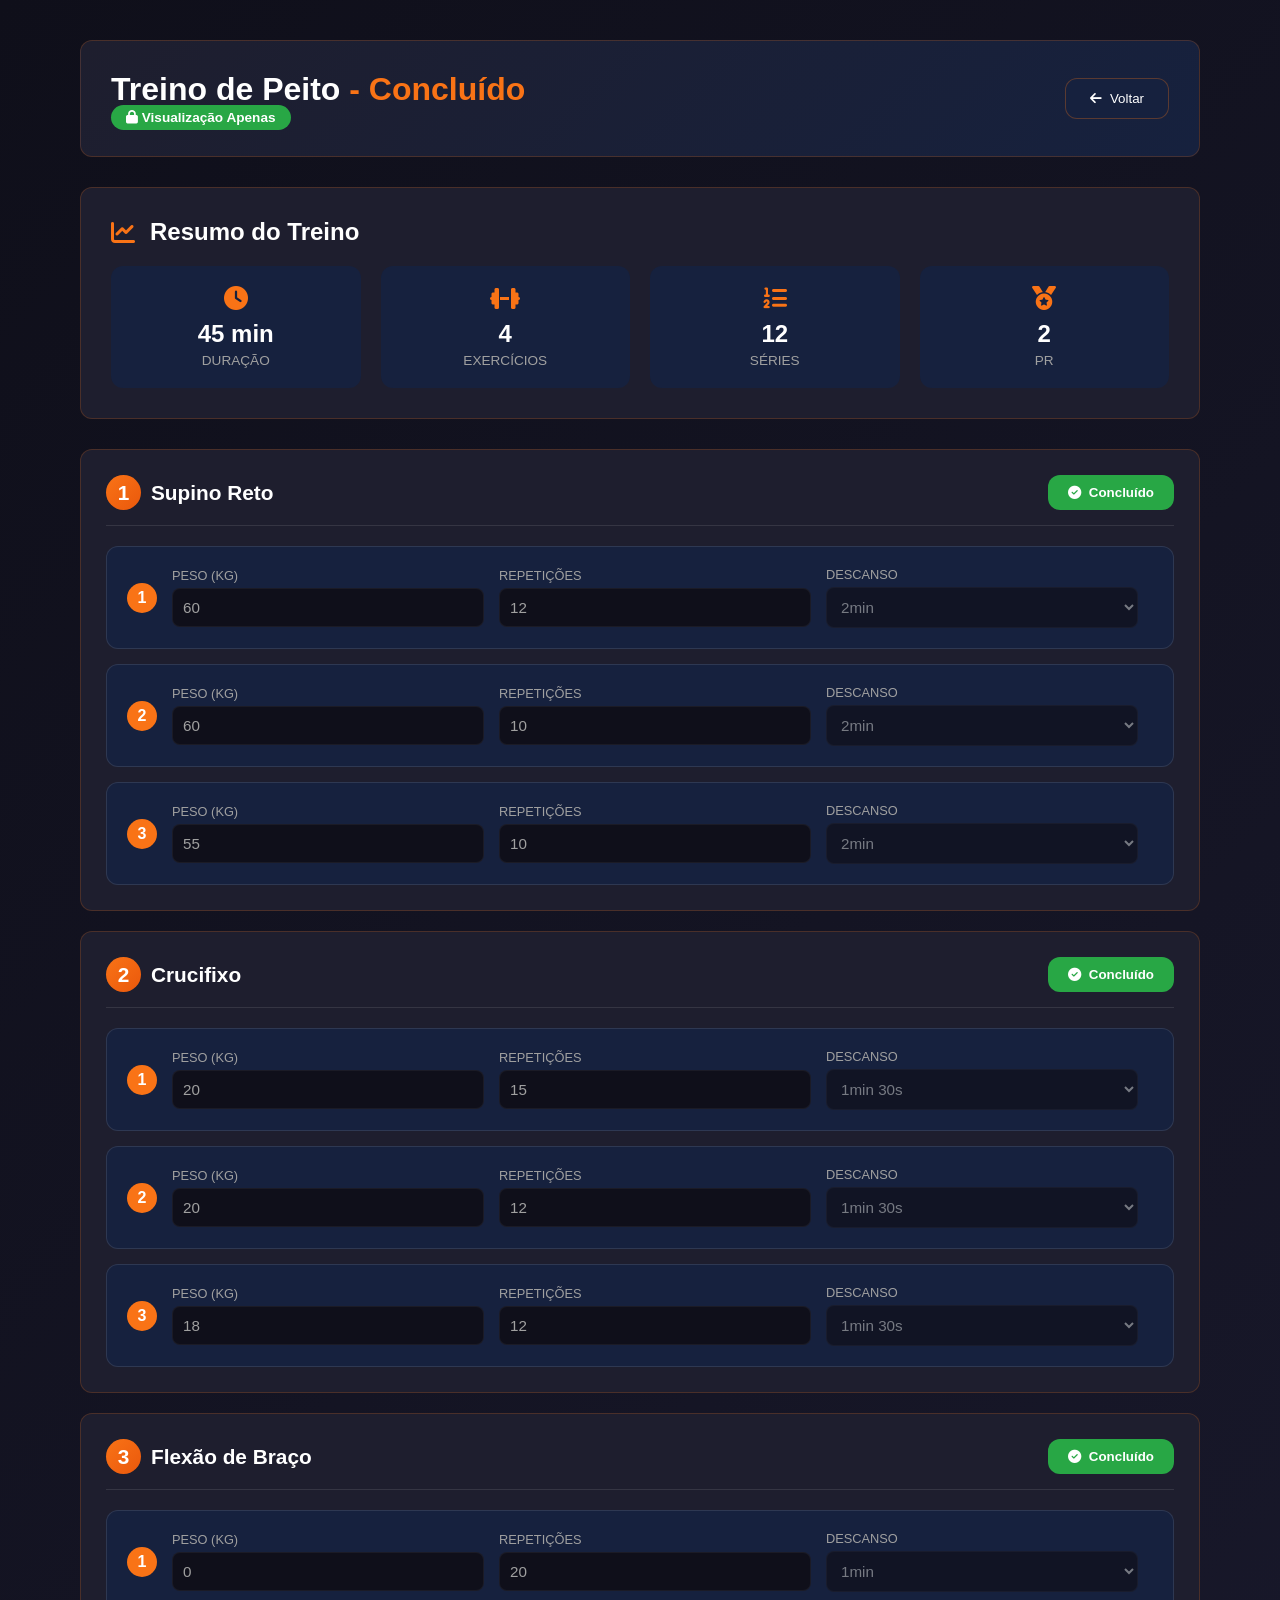
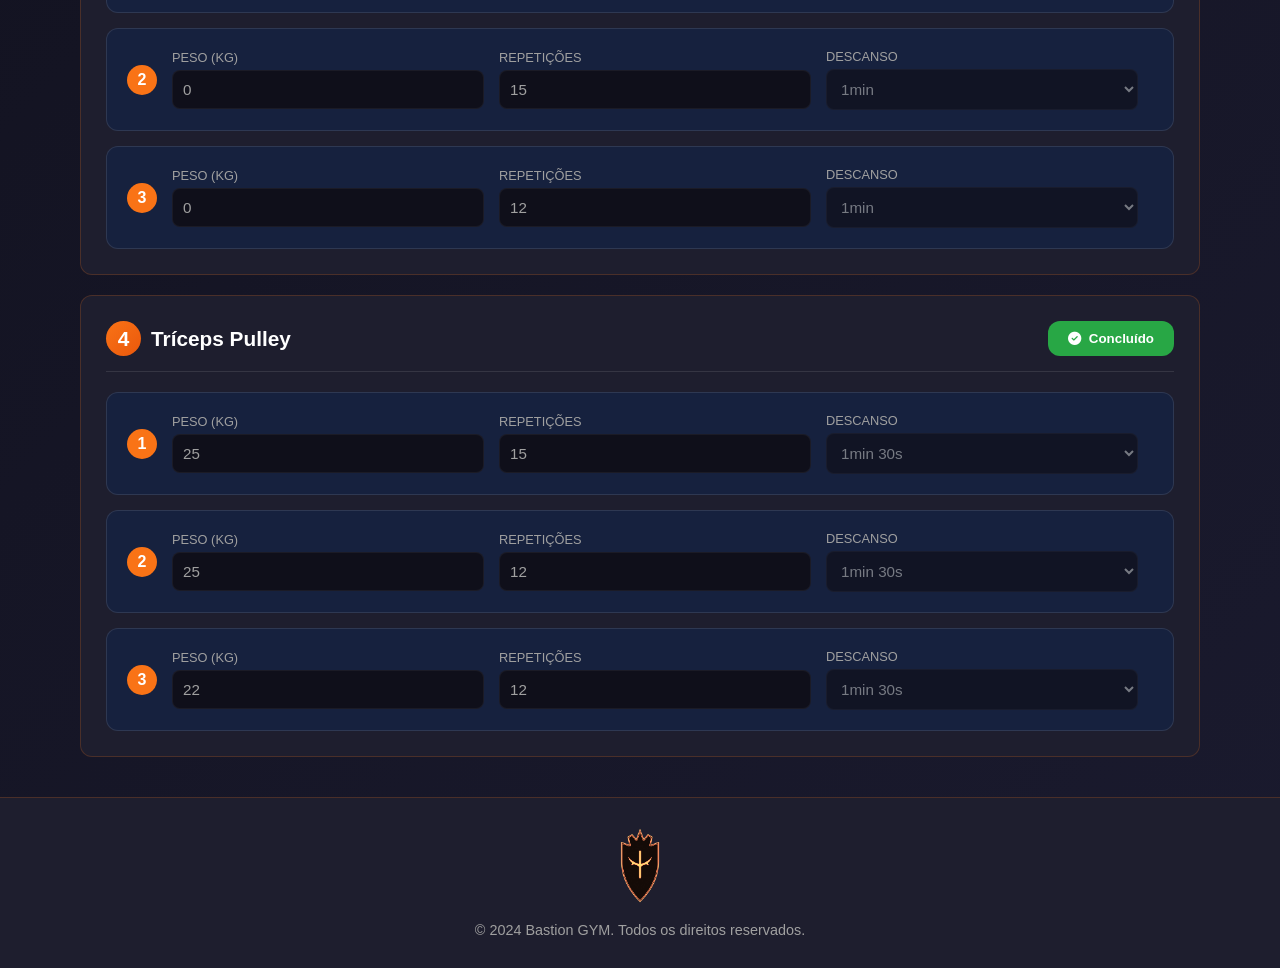
==== Front/pages/DetalhesAtividade.html @ 481bef93 "Melhoria, simplificação + remoção do header, + refatoração do código do FRONTEND para menos bugs dur" ====
<!DOCTYPE html>
<html lang="pt-BR">
<head>
    <meta charset="UTF-8">
    <meta name="viewport" content="width=device-width, initial-scale=1.0">
    <title>Detalhes da Atividade - Bastion GYM</title>
    <link rel="stylesheet" href="https://cdnjs.cloudflare.com/ajax/libs/font-awesome/6.4.0/css/all.min.css">
    <link rel="stylesheet" href="../src/css/styles.css">
    <link rel="stylesheet" href="../src/css/treino-detalhes.css">
    <style>
        .read-only-badge {
            background: var(--success-color);
            color: var(--text-color);
            padding: 5px 15px;
            border-radius: 20px;
            font-size: 0.85rem;
            font-weight: 600;
        }
        
        .activity-summary {
            background: var(--background-card);
            border: 1px solid rgba(249, 115, 22, 0.2);
            border-radius: var(--border-radius);
            padding: 30px;
            margin-bottom: 30px;
        }
        
        .activity-summary h2 {
            color: var(--text-color);
            margin-bottom: 20px;
            display: flex;
            align-items: center;
            gap: 15px;
        }
        
        .activity-summary h2 i {
            color: var(--primary-color);
        }
        
        .summary-grid {
            display: grid;
            grid-template-columns: repeat(auto-fit, minmax(150px, 1fr));
            gap: 20px;
        }
        
        .summary-item {
            background: var(--secondary-light);
            padding: 20px;
            border-radius: var(--border-radius);
            text-align: center;
        }
        
        .summary-item i {
            font-size: 1.5rem;
            color: var(--primary-color);
            margin-bottom: 10px;
        }
        
        .summary-item h4 {
            color: var(--text-color);
            font-size: 1.5rem;
            margin-bottom: 5px;
        }
        
        .summary-item p {
            color: var(--text-muted);
            font-size: 0.85rem;
            text-transform: uppercase;
        }
        
        .exercise-card {
            opacity: 1 !important;
            pointer-events: auto !important;
        }
        
        .series-item input,
        .series-item select {
            background: var(--background-dark);
            border: 1px solid rgba(255, 255, 255, 0.05);
            color: var(--text-muted);
            cursor: not-allowed;
        }
        
        .add-series-btn,
        .remove-series-btn {
            display: none !important;
        }
        
        .complete-exercise-btn {
            background: var(--success-color);
            cursor: default;
        }
        
        .complete-exercise-btn:hover {
            transform: none;
            box-shadow: none;
        }
        
        @media (max-width: 768px) {
            .summary-grid {
                grid-template-columns: 1fr 1fr;
            }
        }
    </style>
</head>
<body>
    <div class="home-container">
        <div class="workout-detail-container">
            <div class="workout-detail-header">
                <div>
                    <h1>Treino de Peito <span>- Concluído</span></h1>
                    <span class="read-only-badge"><i class="fas fa-lock"></i> Visualização Apenas</span>
                </div>
                <button class="back-btn" onclick="window.location.href='Perfil.html'">
                    <i class="fas fa-arrow-left"></i> Voltar
                </button>
            </div>
            
            <div class="activity-summary">
                <h2><i class="fas fa-chart-line"></i> Resumo do Treino</h2>
                <div class="summary-grid">
                    <div class="summary-item">
                        <i class="fas fa-clock"></i>
                        <h4>45 min</h4>
                        <p>Duração</p>
                    </div>
                    <div class="summary-item">
                        <i class="fas fa-dumbbell"></i>
                        <h4>4</h4>
                        <p>Exercícios</p>
                    </div>
                    <div class="summary-item">
                        <i class="fas fa-list-ol"></i>
                        <h4>12</h4>
                        <p>Séries</p>
                    </div>
                    <div class="summary-item">
                        <i class="fas fa-medal"></i>
                        <h4>2</h4>
                        <p>PR</p>
                    </div>
                </div>
            </div>
            
            <div class="exercise-list">
                <div class="exercise-card">
                    <div class="exercise-header">
                        <h3>
                            <span class="exercise-number">1</span>
                            Supino Reto
                        </h3>
                        <button class="complete-exercise-btn">
                            <i class="fas fa-check-circle"></i> Concluído
                        </button>
                    </div>
                    
                    <div class="series-container">
                        <div class="series-item">
                            <div class="series-number">1</div>
                            <div class="series-input-group">
                                <label>Peso (kg)</label>
                                <input type="number" class="series-input" value="60" readonly>
                            </div>
                            <div class="series-input-group">
                                <label>Repetições</label>
                                <input type="number" class="series-input" value="12" readonly>
                            </div>
                            <div class="series-input-group">
                                <label>Descanso</label>
                                <select class="series-select" disabled>
                                    <option value="120" selected>2min</option>
                                </select>
                            </div>
                        </div>
                        <div class="series-item">
                            <div class="series-number">2</div>
                            <div class="series-input-group">
                                <label>Peso (kg)</label>
                                <input type="number" class="series-input" value="60" readonly>
                            </div>
                            <div class="series-input-group">
                                <label>Repetições</label>
                                <input type="number" class="series-input" value="10" readonly>
                            </div>
                            <div class="series-input-group">
                                <label>Descanso</label>
                                <select class="series-select" disabled>
                                    <option value="120" selected>2min</option>
                                </select>
                            </div>
                        </div>
                        <div class="series-item">
                            <div class="series-number">3</div>
                            <div class="series-input-group">
                                <label>Peso (kg)</label>
                                <input type="number" class="series-input" value="55" readonly>
                            </div>
                            <div class="series-input-group">
                                <label>Repetições</label>
                                <input type="number" class="series-input" value="10" readonly>
                            </div>
                            <div class="series-input-group">
                                <label>Descanso</label>
                                <select class="series-select" disabled>
                                    <option value="120" selected>2min</option>
                                </select>
                            </div>
                        </div>
                    </div>
                </div>
                
                <div class="exercise-card">
                    <div class="exercise-header">
                        <h3>
                            <span class="exercise-number">2</span>
                            Crucifixo
                        </h3>
                        <button class="complete-exercise-btn">
                            <i class="fas fa-check-circle"></i> Concluído
                        </button>
                    </div>
                    
                    <div class="series-container">
                        <div class="series-item">
                            <div class="series-number">1</div>
                            <div class="series-input-group">
                                <label>Peso (kg)</label>
                                <input type="number" class="series-input" value="20" readonly>
                            </div>
                            <div class="series-input-group">
                                <label>Repetições</label>
                                <input type="number" class="series-input" value="15" readonly>
                            </div>
                            <div class="series-input-group">
                                <label>Descanso</label>
                                <select class="series-select" disabled>
                                    <option value="90" selected>1min 30s</option>
                                </select>
                            </div>
                        </div>
                        <div class="series-item">
                            <div class="series-number">2</div>
                            <div class="series-input-group">
                                <label>Peso (kg)</label>
                                <input type="number" class="series-input" value="20" readonly>
                            </div>
                            <div class="series-input-group">
                                <label>Repetições</label>
                                <input type="number" class="series-input" value="12" readonly>
                            </div>
                            <div class="series-input-group">
                                <label>Descanso</label>
                                <select class="series-select" disabled>
                                    <option value="90" selected>1min 30s</option>
                                </select>
                            </div>
                        </div>
                        <div class="series-item">
                            <div class="series-number">3</div>
                            <div class="series-input-group">
                                <label>Peso (kg)</label>
                                <input type="number" class="series-input" value="18" readonly>
                            </div>
                            <div class="series-input-group">
                                <label>Repetições</label>
                                <input type="number" class="series-input" value="12" readonly>
                            </div>
                            <div class="series-input-group">
                                <label>Descanso</label>
                                <select class="series-select" disabled>
                                    <option value="90" selected>1min 30s</option>
                                </select>
                            </div>
                        </div>
                    </div>
                </div>
                
                <div class="exercise-card">
                    <div class="exercise-header">
                        <h3>
                            <span class="exercise-number">3</span>
                            Flexão de Braço
                        </h3>
                        <button class="complete-exercise-btn">
                            <i class="fas fa-check-circle"></i> Concluído
                        </button>
                    </div>
                    
                    <div class="series-container">
                        <div class="series-item">
                            <div class="series-number">1</div>
                            <div class="series-input-group">
                                <label>Peso (kg)</label>
                                <input type="number" class="series-input" value="0" readonly>
                            </div>
                            <div class="series-input-group">
                                <label>Repetições</label>
                                <input type="number" class="series-input" value="20" readonly>
                            </div>
                            <div class="series-input-group">
                                <label>Descanso</label>
                                <select class="series-select" disabled>
                                    <option value="60" selected>1min</option>
                                </select>
                            </div>
                        </div>
                        <div class="series-item">
                            <div class="series-number">2</div>
                            <div class="series-input-group">
                                <label>Peso (kg)</label>
                                <input type="number" class="series-input" value="0" readonly>
                            </div>
                            <div class="series-input-group">
                                <label>Repetições</label>
                                <input type="number" class="series-input" value="15" readonly>
                            </div>
                            <div class="series-input-group">
                                <label>Descanso</label>
                                <select class="series-select" disabled>
                                    <option value="60" selected>1min</option>
                                </select>
                            </div>
                        </div>
                        <div class="series-item">
                            <div class="series-number">3</div>
                            <div class="series-input-group">
                                <label>Peso (kg)</label>
                                <input type="number" class="series-input" value="0" readonly>
                            </div>
                            <div class="series-input-group">
                                <label>Repetições</label>
                                <input type="number" class="series-input" value="12" readonly>
                            </div>
                            <div class="series-input-group">
                                <label>Descanso</label>
                                <select class="series-select" disabled>
                                    <option value="60" selected>1min</option>
                                </select>
                            </div>
                        </div>
                    </div>
                </div>
                
                <div class="exercise-card">
                    <div class="exercise-header">
                        <h3>
                            <span class="exercise-number">4</span>
                            Tríceps Pulley
                        </h3>
                        <button class="complete-exercise-btn">
                            <i class="fas fa-check-circle"></i> Concluído
                        </button>
                    </div>
                    
                    <div class="series-container">
                        <div class="series-item">
                            <div class="series-number">1</div>
                            <div class="series-input-group">
                                <label>Peso (kg)</label>
                                <input type="number" class="series-input" value="25" readonly>
                            </div>
                            <div class="series-input-group">
                                <label>Repetições</label>
                                <input type="number" class="series-input" value="15" readonly>
                            </div>
                            <div class="series-input-group">
                                <label>Descanso</label>
                                <select class="series-select" disabled>
                                    <option value="90" selected>1min 30s</option>
                                </select>
                            </div>
                        </div>
                        <div class="series-item">
                            <div class="series-number">2</div>
                            <div class="series-input-group">
                                <label>Peso (kg)</label>
                                <input type="number" class="series-input" value="25" readonly>
                            </div>
                            <div class="series-input-group">
                                <label>Repetições</label>
                                <input type="number" class="series-input" value="12" readonly>
                            </div>
                            <div class="series-input-group">
                                <label>Descanso</label>
                                <select class="series-select" disabled>
                                    <option value="90" selected>1min 30s</option>
                                </select>
                            </div>
                        </div>
                        <div class="series-item">
                            <div class="series-number">3</div>
                            <div class="series-input-group">
                                <label>Peso (kg)</label>
                                <input type="number" class="series-input" value="22" readonly>
                            </div>
                            <div class="series-input-group">
                                <label>Repetições</label>
                                <input type="number" class="series-input" value="12" readonly>
                            </div>
                            <div class="series-input-group">
                                <label>Descanso</label>
                                <select class="series-select" disabled>
                                    <option value="90" selected>1min 30s</option>
                                </select>
                            </div>
                        </div>
                    </div>
                </div>
            </div>
        </div>
        
        <footer class="home-footer">
            <img src="../src/img/logo/logo_fundo_transparente.png" alt="Bastion GYM Logo" class="footer-logo">
            <p>&copy; 2024 Bastion GYM. Todos os direitos reservados.</p>
        </footer>
    </div>
</body>
</html>
---- Front/src/css/styles.css ----
/* Reset e Estilos Globais */
* {
    margin: 0;
    padding: 0;
    box-sizing: border-box;
}

html, body {
    overflow-x: hidden;
    width: 100%;
}

:root {
    --primary-color: #f97316;
    --primary-dark: #ea580c;
    --secondary-color: #1a1a2e;
    --secondary-light: #16213e;
    --accent-color: #f97316;
    --text-color: #ffffff;
    --text-muted: #a0a0a0;
    --success-color: #28a745;
    --error-color: #dc3545;
    --background-dark: #0f0f1a;
    --background-card: #1e1e2e;
    --border-radius: 12px;
    --transition: all 0.3s ease;
    --shadow: 0 8px 32px rgba(0, 0, 0, 0.3);
}

body {
    font-family: 'Inter', 'Segoe UI', Tahoma, Geneva, Verdana, sans-serif;
    background: linear-gradient(135deg, var(--background-dark) 0%, var(--secondary-color) 100%);
    color: var(--text-color);
    min-height: 100vh;
}

.container {
    width: 100%;
    max-width: 100%;
    min-height: 100vh;
    display: flex;
    align-items: center;
    justify-content: center;
    padding: 20px;
    overflow-x: hidden;
}

.auth-container {
    display: flex;
    width: 100%;
    max-width: 1200px;
    background: var(--background-card);
    border-radius: var(--border-radius);
    overflow: hidden;
    box-shadow: var(--shadow);
    border: 1px solid rgba(249, 115, 22, 0.2);
    max-width: 100%;
}

.auth-image {
    flex: 1;
    background-size: cover;
    background-position: center;
    min-height: 400px;
    position: relative;
}

.auth-image::before {
    content: '';
    position: absolute;
    top: 0;
    left: 0;
    right: 0;
    bottom: 0;
    background: linear-gradient(135deg, rgba(249, 115, 22, 0.4) 0%, rgba(26, 26, 46, 0.8) 100%);
}

.auth-content {
    flex: 1;
    padding: 60px;
    display: flex;
    flex-direction: column;
    justify-content: center;
}

.auth-card {
    background: transparent;
    border-radius: 0;
    padding: 0;
    box-shadow: none;
    border: none;
    backdrop-filter: none;
}

.logo-container {
    text-align: center;
    margin-bottom: 30px;
}

.logo-container img {
    max-width: 150px;
    height: auto;
    margin-bottom: 15px;
    filter: sepia(100%) saturate(300%) hue-rotate(-30deg);
}

.logo-container h1 {
    font-size: 2rem;
    font-weight: 700;
    color: var(--text-color);
    text-transform: uppercase;
    letter-spacing: 2px;
}

.logo-container h1 span {
    color: var(--primary-color);
}

.auth-title {
    text-align: center;
    font-size: 1.5rem;
    margin-bottom: 10px;
    color: var(--text-color);
}

.auth-subtitle {
    text-align: center;
    color: var(--text-muted);
    margin-bottom: 30px;
    font-size: 0.95rem;
}

.form-group {
    margin-bottom: 20px;
}

.form-group label {
    display: block;
    margin-bottom: 8px;
    color: var(--text-color);
    font-weight: 500;
    font-size: 0.9rem;
}

.form-group input {
    width: 100%;
    padding: 14px 16px;
    background: rgba(22, 33, 62, 0.6);
    border: 1px solid rgba(255, 255, 255, 0.1);
    border-radius: var(--border-radius);
    color: var(--text-color);
    font-size: 1rem;
    transition: var(--transition);
    min-height: 48px;
    box-sizing: border-box;
}

.form-group input:focus {
    outline: none;
    border-color: var(--primary-color);
    background: rgba(22, 33, 62, 0.8);
    box-shadow: 0 0 0 3px rgba(249, 115, 22, 0.1);
}

.form-group input::placeholder {
    color: var(--text-muted);
}

.form-group input.error {
    border-color: var(--error-color);
}

.error-message {
    color: var(--error-color);
    font-size: 0.85rem;
    margin-top: 5px;
    display: none;
}

.form-group input.error + .error-message {
    display: block;
}

.btn-primary {
    width: 100%;
    padding: 14px;
    background: linear-gradient(135deg, var(--primary-color) 0%, var(--primary-dark) 100%);
    color: var(--text-color);
    border: none;
    border-radius: var(--border-radius);
    font-size: 1rem;
    font-weight: 600;
    cursor: pointer;
    transition: var(--transition);
    text-transform: uppercase;
    letter-spacing: 1px;
    margin-top: 10px;
    position: relative;
    overflow: hidden;
}

.btn-primary::before {
    content: '';
    position: absolute;
    top: 0;
    left: -100%;
    width: 100%;
    height: 100%;
    background: linear-gradient(90deg, transparent, rgba(255, 255, 255, 0.2), transparent);
    transition: var(--transition);
}

.btn-primary:hover::before {
    left: 100%;
}

.btn-primary:hover {
    transform: translateY(-2px);
    box-shadow: 0 6px 20px rgba(249, 115, 22, 0.4);
}

.btn-primary:active {
    transform: translateY(0);
}

.btn-secondary {
    width: 100%;
    padding: 14px;
    background: transparent;
    color: var(--text-color);
    border: 2px solid var(--primary-color);
    border-radius: var(--border-radius);
    font-size: 1rem;
    font-weight: 600;
    cursor: pointer;
    transition: var(--transition);
    text-transform: uppercase;
    letter-spacing: 1px;
    margin-top: 10px;
}

.btn-secondary:hover {
    background: var(--primary-color);
    transform: translateY(-2px);
}

.auth-links {
    text-align: center;
    margin-top: 25px;
    padding-top: 20px;
    border-top: 1px solid rgba(255, 255, 255, 0.1);
}

.auth-links a {
    color: var(--primary-color);
    text-decoration: none;
    font-weight: 500;
    transition: var(--transition);
}

.auth-links a:hover {
    color: var(--primary-dark);
    text-decoration: underline;
}

.remember-forgot {
    display: flex;
    justify-content: space-between;
    align-items: center;
    margin-bottom: 20px;
    font-size: 0.9rem;
}

.remember-forgot label {
    display: flex;
    align-items: center;
    color: var(--text-muted);
    cursor: pointer;
    gap: 8px;
    flex-wrap: wrap;
}

.remember-forgot input[type="checkbox"] {
    accent-color: var(--primary-color);
    cursor: pointer;
    width: 16px;
    height: 16px;
    flex-shrink: 0;
}

.remember-forgot a {
    color: var(--primary-color);
    text-decoration: none;
    transition: var(--transition);
}

.remember-forgot a:hover {
    color: var(--accent-color);
}

.password-group {
    position: relative;
}

.password-group input {
    padding-right: 50px;
    position: relative;
}

.toggle-password {
    position: absolute;
    right: 15px;
    top: 28px;
    background: none;
    border: none;
    color: var(--text-muted);
    cursor: pointer;
    font-size: 1.2rem;
    transition: none;
    padding: 0;
    z-index: 10;
    display: flex;
    align-items: center;
    justify-content: center;
    line-height: 1;
    height: 48px;
}

.toggle-password:hover {
    color: var(--primary-color);
}

.divider {
    display: flex;
    align-items: center;
    margin: 25px 0;
    color: var(--text-muted);
}

.divider::before,
.divider::after {
    content: '';
    flex: 1;
    height: 1px;
    background: linear-gradient(90deg, transparent, rgba(249, 115, 22, 0.3), transparent);
}

.divider span {
    padding: 0 15px;
    font-size: 0.9rem;
}

.social-login {
    display: flex;
    gap: 15px;
    margin-bottom: 20px;
}

.social-btn {
    flex: 1;
    padding: 12px;
    background: var(--secondary-light);
    border: 1px solid rgba(255, 255, 255, 0.1);
    border-radius: var(--border-radius);
    color: var(--text-color);
    cursor: pointer;
    transition: var(--transition);
    display: flex;
    align-items: center;
    justify-content: center;
    gap: 10px;
}

.social-btn:hover {
    background: var(--background-dark);
    border-color: var(--primary-color);
}

.social-btn i {
    font-size: 1.2rem;
}

.success-message {
    background: rgba(40, 167, 69, 0.2);
    border: 1px solid var(--success-color);
    color: var(--success-color);
    padding: 12px;
    border-radius: var(--border-radius);
    margin-bottom: 20px;
    text-align: center;
    font-size: 0.9rem;
}

/* Home Styles */
.home-container {
    width: 100%;
    min-height: 100vh;
    display: flex;
    flex-direction: column;
    overflow-x: hidden;
}

.home-header {
    display: flex;
    justify-content: space-between;
    align-items: center;
    padding: 15px 40px;
    background: rgba(30, 30, 46, 0.95);
    backdrop-filter: blur(10px);
    border-bottom: 2px solid rgba(249, 115, 22, 0.3);
    position: sticky;
    top: 0;
    z-index: 100;
    box-shadow: 0 4px 20px rgba(0, 0, 0, 0.3);
}

/* Bottom Navigation Bar - Desktop e Mobile */
.bottom-nav {
    display: flex;
    position: fixed;
    bottom: 0;
    left: 0;
    right: 0;
    background: linear-gradient(135deg, var(--background-card) 0%, var(--secondary-light) 100%);
    border-top: 2px solid rgba(249, 115, 22, 0.3);
    padding: 12px 0;
    z-index: 9999;
    box-shadow: 0 -4px 20px rgba(0, 0, 0, 0.3);
    backdrop-filter: blur(10px);
}

.bottom-nav a {
    flex: 1;
    display: flex;
    flex-direction: column;
    align-items: center;
    justify-content: center;
    color: var(--text-muted);
    text-decoration: none;
    padding: 8px 4px;
    transition: var(--transition);
    font-size: 0.7rem;
    gap: 4px;
    position: relative;
}

.bottom-nav a i {
    font-size: 1.2rem;
    margin-bottom: 2px;
    transition: var(--transition);
}

.bottom-nav a:hover {
    color: var(--primary-color);
    transform: translateY(-2px);
}

.bottom-nav a:hover i {
    transform: scale(1.1);
}

.bottom-nav a.active {
    color: var(--primary-color);
}

.bottom-nav a.active::after {
    content: '';
    position: absolute;
    top: 0;
    left: 50%;
    transform: translateX(-50%);
    width: 35px;
    height: 3px;
    background: linear-gradient(90deg, var(--primary-color) 0%, var(--primary-dark) 100%);
    border-radius: 0 0 3px 3px;
}

.bottom-nav a.active i {
    color: var(--primary-color);
    text-shadow: 0 0 10px rgba(249, 115, 22, 0.5);
}

.bottom-nav a.logout {
    color: var(--error-color);
}

.bottom-nav a.logout:hover {
    color: #ff6b6b;
}

.bottom-nav a.logout i {
    color: var(--error-color);
}

.bottom-nav a.logout:hover i {
    color: #ff6b6b;
}

.bottom-nav a.logout.active::after {
    background: linear-gradient(90deg, var(--error-color) 0%, #ff6b6b 100%);
}



@media (max-width: 768px) {
    .home-header {
        position: relative;
        z-index: 1002;
        padding: 12px 20px;
    }
    
    .home-title {
        font-size: 1.1rem;
    }
    
    .home-logo {
        max-width: 35px;
    }
}

.home-logo {
    max-width: 45px;
    height: auto;
    filter: sepia(100%) saturate(300%) hue-rotate(-30deg);
}

.home-title {
    font-size: 1.3rem;
    font-weight: 700;
    color: var(--text-color);
    text-transform: uppercase;
    letter-spacing: 2px;
    margin: 0;
}

.home-title span {
    color: var(--primary-color);
}

.hero-section {
    flex: 1;
    display: flex;
    flex-direction: column;
    padding: 0;
    position: relative;
    overflow: hidden;
}

.hero-background {
    position: absolute;
    top: 0;
    left: 0;
    right: 0;
    bottom: 0;
    background: url('https://images.unsplash.com/photo-1534438327276-14e5300c3a48?w=1920&q=80') center/cover no-repeat;
    z-index: -2;
}

.hero-overlay {
    position: absolute;
    top: 0;
    left: 0;
    right: 0;
    bottom: 0;
    background: linear-gradient(135deg, rgba(15, 15, 26, 0.85) 0%, rgba(26, 26, 46, 0.75) 100%);
    z-index: -1;
}

.hero-content-wrapper {
    max-width: 1400px;
    width: 100%;
    display: flex;
    flex-direction: column;
    gap: 30px;
    padding: 80px 40px;
    position: relative;
    z-index: 1;
}

.hero-text {
    text-align: center;
    color: var(--text-color);
}

.hero-text h1 {
    font-size: 3.5rem;
    font-weight: 800;
    color: #ffffff;
    margin-bottom: 20px;
    line-height: 1.2;
    text-shadow: 2px 2px 8px rgba(0, 0, 0, 0.7);
}

.hero-text h1 span {
    color: var(--primary-color);
    background: linear-gradient(135deg, var(--primary-color) 0%, var(--primary-dark) 100%);
    -webkit-background-clip: text;
    -webkit-text-fill-color: transparent;
    background-clip: text;
    text-shadow: none;
}

.hero-text p {
    font-size: 1.3rem;
    color: #e0e0e0;
    margin-bottom: 40px;
    line-height: 1.8;
    max-width: 600px;
    text-shadow: 1px 1px 4px rgba(0, 0, 0, 0.6);
}

.hero-stats {
    display: flex;
    gap: 40px;
    margin-bottom: 40px;
}

.stat-item {
    text-align: center;
}

.stat-number {
    font-size: 2.5rem;
    font-weight: 700;
    color: var(--primary-color);
    display: block;
}

.stat-label {
    font-size: 0.9rem;
    color: var(--text-muted);
    text-transform: uppercase;
    letter-spacing: 1px;
}





/* Footer */
.home-footer {
    background: var(--background-card);
    border-top: 1px solid rgba(249, 115, 22, 0.2);
    padding: 30px 40px;
    text-align: center;
    margin-top: auto;
}

.footer-with-nav {
    padding-bottom: 100px;
}

.home-footer p {
    color: var(--text-muted);
    font-size: 0.9rem;
}

.home-footer .footer-logo {
    max-width: 40px;
    height: auto;
    margin-bottom: 15px;
    filter: sepia(100%) saturate(300%) hue-rotate(-30deg);
}

/* Floating AI Button */
.ai-float-btn {
    position: fixed;
    bottom: 90px;
    right: 30px;
    width: 60px;
    height: 60px;
    background: linear-gradient(135deg, var(--primary-color) 0%, var(--primary-dark) 100%);
    border-radius: 50%;
    display: flex;
    align-items: center;
    justify-content: center;
    color: var(--text-color);
    font-size: 1.5rem;
    cursor: pointer;
    box-shadow: 0 4px 20px rgba(249, 115, 22, 0.5);
    transition: var(--transition);
    z-index: 10000;
    border: none;
}

.ai-float-btn:hover {
    transform: scale(1.1);
    box-shadow: 0 6px 30px rgba(249, 115, 22, 0.7);
}

.ai-float-btn::before {
    content: '';
    position: absolute;
    width: 100%;
    height: 100%;
    border-radius: 50%;
    background: var(--primary-color);
    animation: pulse-ring 2s infinite;
    z-index: -1;
}

@keyframes pulse-ring {
    0% {
        transform: scale(1);
        opacity: 0.8;
    }
    100% {
        transform: scale(1.5);
        opacity: 0;
    }
}

/* AI Chat Sidebar */
.ai-sidebar {
    position: fixed;
    top: 0;
    right: -400px;
    width: 400px;
    height: 100vh;
    background: var(--background-card);
    border-left: 2px solid rgba(249, 115, 22, 0.3);
    box-shadow: -10px 0 30px rgba(0, 0, 0, 0.5);
    transition: var(--transition);
    z-index: 10002;
    display: flex;
    flex-direction: column;
}

.ai-sidebar.active {
    right: 0;
}

.ai-sidebar-header {
    padding: 20px;
    background: linear-gradient(135deg, var(--secondary-light) 0%, var(--background-card) 100%);
    border-bottom: 1px solid rgba(249, 115, 22, 0.2);
    display: flex;
    align-items: center;
    justify-content: space-between;
}

.ai-sidebar-header h3 {
    color: var(--text-color);
    font-size: 1.2rem;
    display: flex;
    align-items: center;
    gap: 10px;
}

.ai-sidebar-header h3 i {
    color: var(--primary-color);
}

.ai-close-btn {
    background: transparent;
    border: none;
    color: var(--text-color);
    font-size: 1.5rem;
    cursor: pointer;
    transition: var(--transition);
    padding: 5px;
}

.ai-close-btn:hover {
    color: var(--primary-color);
    transform: rotate(90deg);
}

.ai-sidebar-content {
    flex: 1;
    padding: 20px;
    overflow-y: auto;
    display: flex;
    flex-direction: column;
    gap: 15px;
}

.ai-sidebar-message {
    display: flex;
    gap: 12px;
    max-width: 85%;
}

.ai-sidebar-message.user {
    margin-left: auto;
    flex-direction: row-reverse;
}

.ai-sidebar-message-avatar {
    width: 35px;
    height: 35px;
    border-radius: 50%;
    display: flex;
    align-items: center;
    justify-content: center;
    flex-shrink: 0;
}

.ai-sidebar-message.ai .ai-sidebar-message-avatar {
    background: linear-gradient(135deg, var(--primary-color) 0%, var(--primary-dark) 100%);
}

.ai-sidebar-message.user .ai-sidebar-message-avatar {
    background: var(--secondary-light);
    border: 1px solid rgba(249, 115, 22, 0.3);
}

.ai-sidebar-message-content {
    background: var(--secondary-light);
    padding: 12px 16px;
    border-radius: var(--border-radius);
    border: 1px solid rgba(255, 255, 255, 0.1);
}

.ai-sidebar-message.ai .ai-sidebar-message-content {
    background: rgba(249, 115, 22, 0.1);
    border-color: rgba(249, 115, 22, 0.2);
}

.ai-sidebar-message-content p {
    color: var(--text-color);
    margin: 0;
    line-height: 1.4;
    font-size: 0.95rem;
}

.ai-sidebar-input-area {
    padding: 20px;
    background: var(--secondary-light);
    border-top: 1px solid rgba(249, 115, 22, 0.2);
    display: flex;
    gap: 10px;
}

.ai-sidebar-input {
    flex: 1;
    padding: 12px 16px;
    background: var(--background-card);
    border: 1px solid rgba(255, 255, 255, 0.1);
    border-radius: var(--border-radius);
    color: var(--text-color);
    font-size: 0.95rem;
    outline: none;
}

.ai-sidebar-input:focus {
    border-color: var(--primary-color);
}

.ai-sidebar-send-btn {
    padding: 12px 20px;
    background: linear-gradient(135deg, var(--primary-color) 0%, var(--primary-dark) 100%);
    border: none;
    border-radius: var(--border-radius);
    color: var(--text-color);
    cursor: pointer;
    transition: var(--transition);
}

.ai-sidebar-send-btn:hover {
    transform: translateY(-2px);
    box-shadow: 0 4px 15px rgba(249, 115, 22, 0.4);
}

.ai-sidebar-overlay {
    position: fixed;
    top: 0;
    left: 0;
    right: 0;
    bottom: 0;
    background: rgba(0, 0, 0, 0.5);
    z-index: 10001;
    opacity: 0;
    visibility: hidden;
    transition: var(--transition);
}

.ai-sidebar-overlay.active {
    opacity: 1;
    visibility: visible;
}

@media (max-width: 768px) {
    .ai-sidebar {
        width: 100%;
        right: -100%;
    }
}

/* Responsividade */
@media (max-width: 768px) {
    .auth-container {
        flex-direction: column;
    }
    
    .auth-image {
        display: none;
    }
    
    .auth-content {
        padding: 40px 30px;
    }
    
    .home-header {
        flex-direction: column;
        gap: 15px;
        padding: 12px 20px;
    }
    
    .hero-section {
        padding: 40px 20px;
    }
    
    .hero-content-wrapper {
        flex-direction: column;
        gap: 40px;
    }
    
    .hero-text {
        text-align: center;
    }
    
    .hero-text h1 {
        font-size: 2.5rem;
    }
    
    .hero-text p {
        font-size: 1.1rem;
        margin-left: auto;
        margin-right: auto;
    }
    
    .hero-stats {
        justify-content: center;
        gap: 20px;
    }
    
    .stat-number {
        font-size: 2rem;
    }
    
    .home-title {
        font-size: 1.1rem;
    }
}

@media (max-width: 480px) {
    .auth-content {
        padding: 30px 20px;
    }
    
    .logo-container h1 {
        font-size: 1.5rem;
    }
    
    .hero-section {
        padding: 0;
    }
    
    .hero-content-wrapper {
        padding: 40px 20px;
    }
    
    .hero-text h1 {
        font-size: 2rem;
    }
    
    .hero-text p {
        font-size: 1rem;
    }
    
    .hero-stats {
        flex-direction: column;
        gap: 15px;
    }
    
    .home-footer {
        padding: 20px;
    }
}

/* Animações */
@keyframes fadeIn {
    from {
        opacity: 0;
        transform: translateY(-20px);
    }
    to {
        opacity: 1;
        transform: translateY(0);
    }
}

.auth-container,
.hero-section {
    animation: fadeIn 0.5s ease-out;
}
---- Front/src/css/treino-detalhes.css ----
/**
 * Estilos de Detalhes do Treino - Bastion GYM
 * Arquivo: treino-detalhes.css
 * Descrição: Estilos específicos da página de execução de treino
 */

.workout-detail-container {
    max-width: 1200px;
    margin: 0 auto;
    padding: 40px;
    width: 100%;
    overflow-x: hidden;
}

.workout-detail-header {
    background: linear-gradient(135deg, var(--background-card) 0%, var(--secondary-light) 100%);
    border-radius: var(--border-radius);
    padding: 30px;
    margin-bottom: 30px;
    border: 1px solid rgba(249, 115, 22, 0.2);
    display: flex;
    justify-content: space-between;
    align-items: center;
}

.workout-detail-header h1 {
    color: var(--text-color);
    font-size: 2rem;
}

.workout-detail-header h1 span {
    color: var(--primary-color);
}

.back-btn {
    background: var(--secondary-light);
    border: 1px solid rgba(249, 115, 22, 0.3);
    color: var(--text-color);
    padding: 12px 24px;
    border-radius: var(--border-radius);
    cursor: pointer;
    transition: var(--transition);
    display: flex;
    align-items: center;
    gap: 8px;
}

.back-btn:hover {
    background: var(--primary-color);
    border-color: var(--primary-color);
}

.exercise-list {
    display: flex;
    flex-direction: column;
    gap: 20px;
}

.exercise-card {
    background: var(--background-card);
    border: 1px solid rgba(249, 115, 22, 0.2);
    border-radius: var(--border-radius);
    padding: 25px;
    transition: var(--transition);
}

.exercise-card:hover {
    border-color: var(--primary-color);
}

.exercise-header {
    display: flex;
    justify-content: space-between;
    align-items: center;
    margin-bottom: 20px;
    padding-bottom: 15px;
    border-bottom: 1px solid rgba(255, 255, 255, 0.1);
}

.exercise-header h3 {
    color: var(--text-color);
    font-size: 1.3rem;
    display: flex;
    align-items: center;
    gap: 10px;
}

.exercise-header h3 i {
    color: var(--primary-color);
}

.exercise-number {
    background: linear-gradient(135deg, var(--primary-color) 0%, var(--primary-dark) 100%);
    color: var(--text-color);
    width: 35px;
    height: 35px;
    border-radius: 50%;
    display: flex;
    align-items: center;
    justify-content: center;
    font-weight: 700;
}

.series-container {
    display: flex;
    flex-direction: column;
    gap: 15px;
}

.series-item {
    background: var(--secondary-light);
    border: 1px solid rgba(255, 255, 255, 0.1);
    border-radius: var(--border-radius);
    padding: 20px;
    display: grid;
    grid-template-columns: auto 1fr 1fr 1fr auto;
    gap: 15px;
    align-items: center;
}

.series-number {
    background: var(--primary-color);
    color: var(--text-color);
    width: 30px;
    height: 30px;
    border-radius: 50%;
    display: flex;
    align-items: center;
    justify-content: center;
    font-weight: 700;
}

.series-input-group {
    display: flex;
    flex-direction: column;
    gap: 5px;
}

.series-input-group label {
    color: var(--text-muted);
    font-size: 0.8rem;
    text-transform: uppercase;
}

.series-input {
    background: var(--background-card);
    border: 1px solid rgba(255, 255, 255, 0.1);
    border-radius: 8px;
    padding: 10px;
    color: var(--text-color);
    font-size: 0.95rem;
    outline: none;
    transition: var(--transition);
}

.series-input:focus {
    border-color: var(--primary-color);
}

.series-select {
    background: var(--background-card);
    border: 1px solid rgba(255, 255, 255, 0.1);
    border-radius: 8px;
    padding: 10px;
    color: var(--text-color);
    font-size: 0.95rem;
    outline: none;
    cursor: pointer;
}

.series-select:focus {
    border-color: var(--primary-color);
}

.series-select option {
    background: var(--secondary-light);
    color: var(--text-color);
}

.add-series-btn {
    background: var(--primary-color);
    border: none;
    color: var(--text-color);
    width: 40px;
    height: 40px;
    border-radius: 50%;
    cursor: pointer;
    transition: var(--transition);
    display: flex;
    align-items: center;
    justify-content: center;
}

.add-series-btn:hover {
    background: var(--primary-dark);
    transform: scale(1.1);
}

.remove-series-btn {
    background: var(--error-color);
    border: none;
    color: var(--text-color);
    width: 40px;
    height: 40px;
    border-radius: 50%;
    cursor: pointer;
    transition: var(--transition);
    display: flex;
    align-items: center;
    justify-content: center;
}

.remove-series-btn:hover {
    background: #c82333;
    transform: scale(1.1);
}

.series-buttons {
    display: flex;
    gap: 10px;
    align-items: center;
}

.complete-exercise-btn {
    background: var(--success-color);
    border: none;
    color: var(--text-color);
    padding: 10px 20px;
    border-radius: var(--border-radius);
    cursor: pointer;
    transition: var(--transition);
    display: flex;
    align-items: center;
    gap: 8px;
    font-weight: 600;
}

.complete-exercise-btn:hover {
    background: #218838;
    transform: translateY(-2px);
}

.add-exercise-btn {
    background: var(--secondary-light);
    border: 2px dashed rgba(249, 115, 22, 0.3);
    color: var(--text-color);
    padding: 20px;
    border-radius: var(--border-radius);
    cursor: pointer;
    transition: var(--transition);
    display: flex;
    align-items: center;
    justify-content: center;
    gap: 10px;
    font-size: 1.1rem;
}

.add-exercise-btn:hover {
    border-color: var(--primary-color);
    background: rgba(249, 115, 22, 0.1);
}

.workout-actions {
    display: flex;
    gap: 15px;
    justify-content: flex-end;
    margin-top: 30px;
    padding-top: 30px;
    border-top: 1px solid rgba(249, 115, 22, 0.2);
}

.finish-workout-btn {
    background: linear-gradient(135deg, var(--primary-color) 0%, var(--primary-dark) 100%);
    border: none;
    color: var(--text-color);
    padding: 15px 30px;
    border-radius: var(--border-radius);
    cursor: pointer;
    font-weight: 600;
    transition: var(--transition);
    display: flex;
    align-items: center;
    gap: 8px;
}

.finish-workout-btn:hover {
    transform: translateY(-2px);
    box-shadow: 0 6px 20px rgba(249, 115, 22, 0.4);
}

/* Mobile Styles */
@media (max-width: 768px) {
    .workout-detail-container {
        padding: 20px;
    }
    
    .workout-detail-header {
        flex-direction: column;
        gap: 15px;
        text-align: center;
    }
    
    .workout-detail-header h1 {
        font-size: 1.5rem;
    }
    
    .series-item {
        grid-template-columns: 1fr;
        gap: 10px;
    }
    
    .series-number {
        width: 100%;
        border-radius: var(--border-radius);
        margin-bottom: 10px;
    }
    
    .series-input-group {
        width: 100%;
    }
    
    .series-input-group label {
        margin-bottom: 5px;
    }
    
    .series-input,
    .series-select {
        width: 100%;
    }
    
    .series-buttons {
        display: flex;
        gap: 10px;
        margin-top: 10px;
    }
    
    .add-series-btn, .remove-series-btn {
        flex: 1;
        border-radius: var(--border-radius);
    }
    
    .exercise-header {
        flex-direction: column;
        gap: 10px;
        text-align: center;
    }
    
    .workout-actions {
        flex-direction: column;
    }
    
    .finish-workout-btn {
        width: 100%;
        justify-content: center;
    }
}

@media (max-width: 480px) {
    .series-item {
        padding: 15px;
    }
    
    .series-input,
    .series-select {
        padding: 8px;
        font-size: 0.9rem;
    }
}
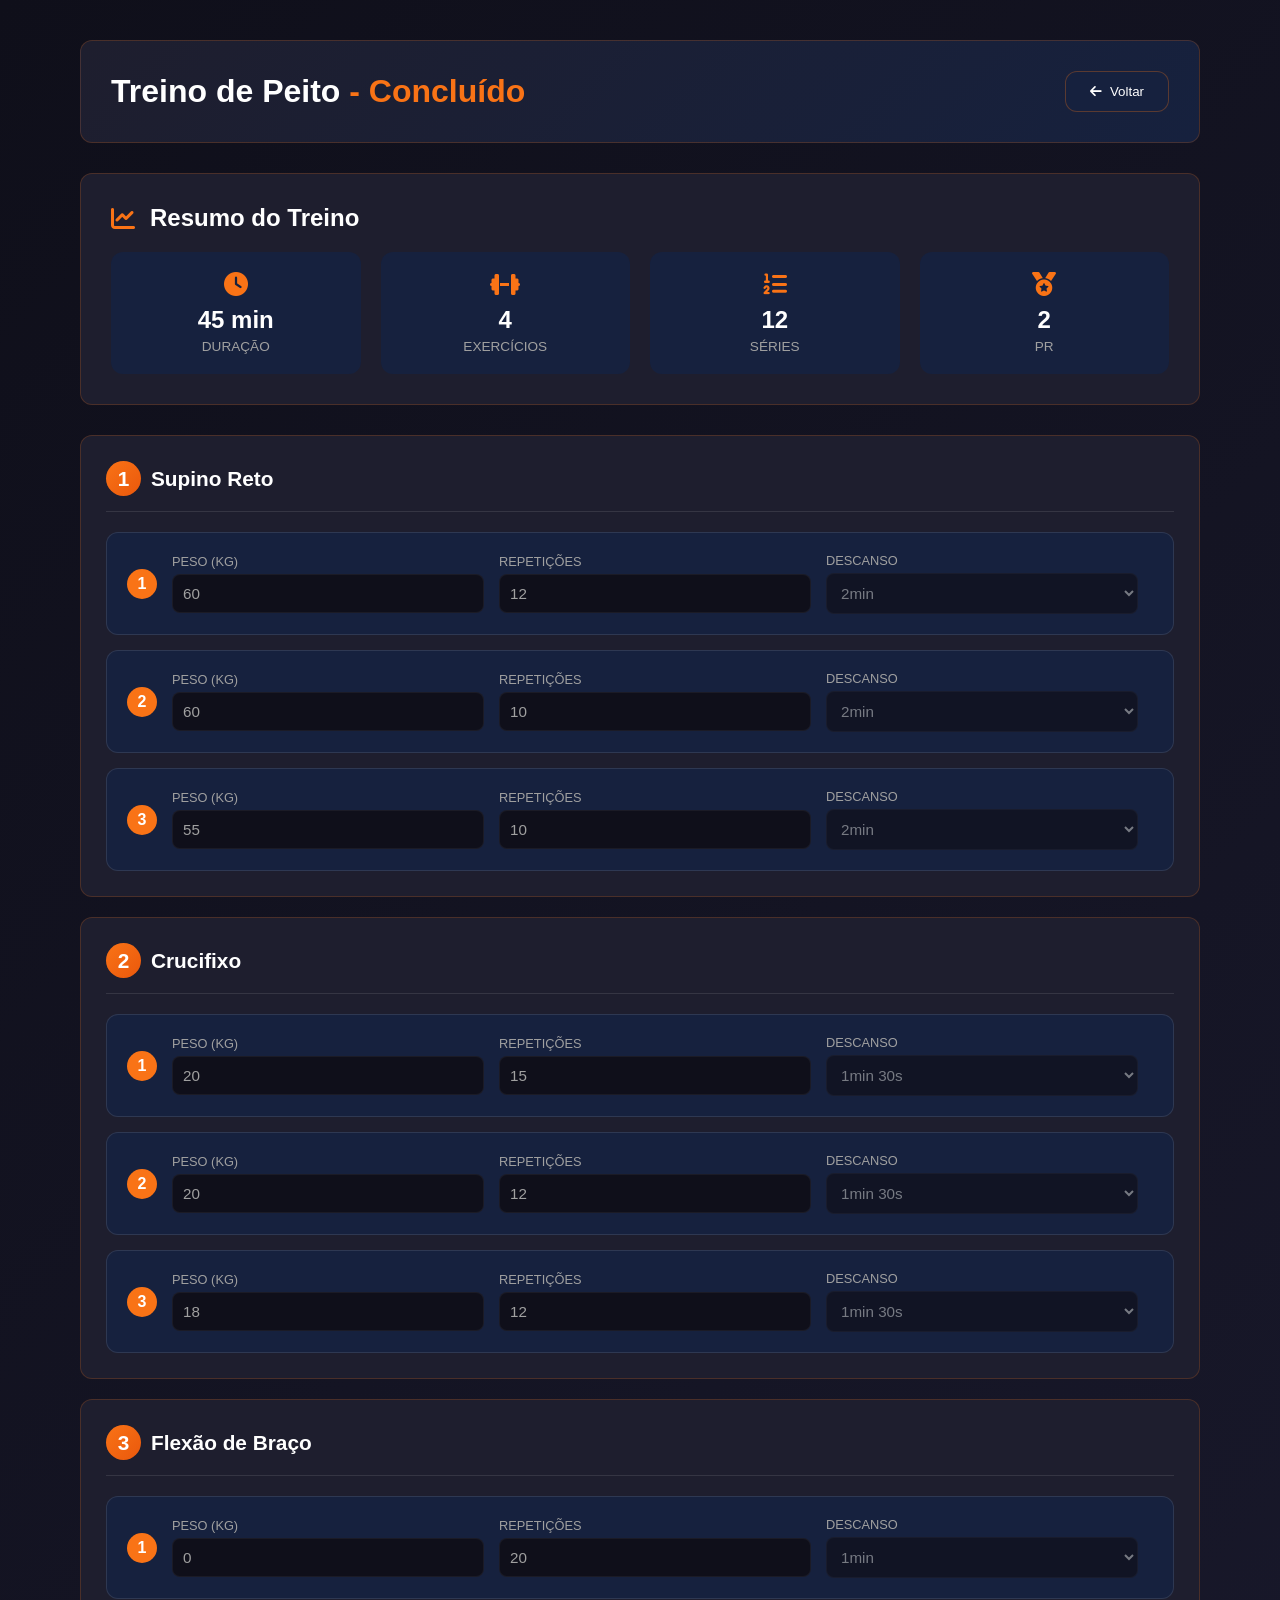
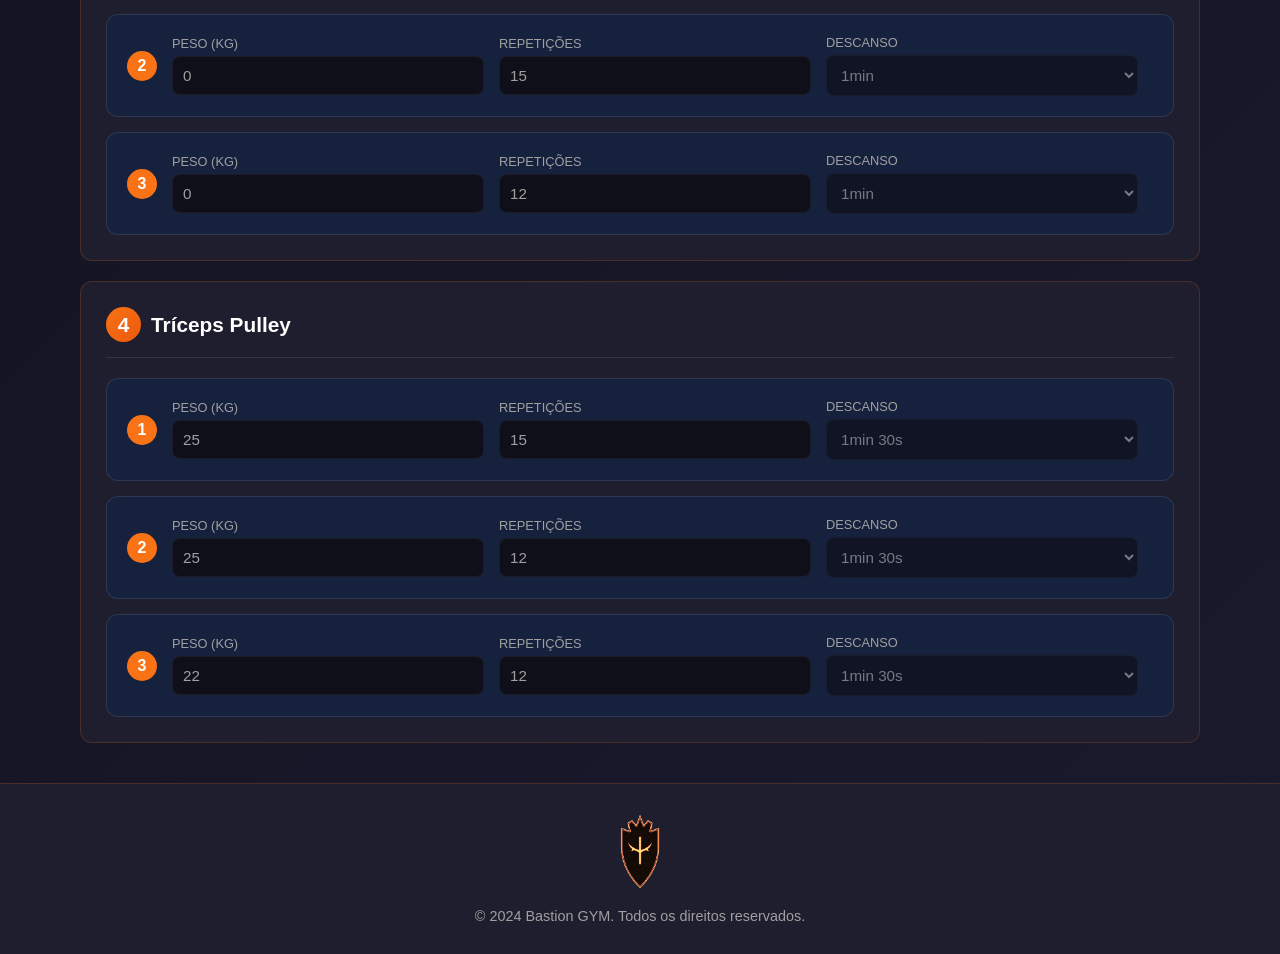
==== commit 2f2fc9b9: "Front end com bugs minimos, iniciação da implementação do backend iniciada" ====
--- a/Front/pages/DetalhesAtividade.html
+++ b/Front/pages/DetalhesAtividade.html
@@ -8,15 +8,6 @@
     <link rel="stylesheet" href="../src/css/styles.css">
     <link rel="stylesheet" href="../src/css/treino-detalhes.css">
     <style>
-        .read-only-badge {
-            background: var(--success-color);
-            color: var(--text-color);
-            padding: 5px 15px;
-            border-radius: 20px;
-            font-size: 0.85rem;
-            font-weight: 600;
-        }
-        
         .activity-summary {
             background: var(--background-card);
             border: 1px solid rgba(249, 115, 22, 0.2);
@@ -81,19 +72,15 @@
             cursor: not-allowed;
         }
         
+        .series-item input:focus,
+        .series-item select:focus {
+            outline: none;
+            border-color: rgba(255, 255, 255, 0.05);
+        }
+        
         .add-series-btn,
         .remove-series-btn {
             display: none !important;
-        }
-        
-        .complete-exercise-btn {
-            background: var(--success-color);
-            cursor: default;
-        }
-        
-        .complete-exercise-btn:hover {
-            transform: none;
-            box-shadow: none;
         }
         
         @media (max-width: 768px) {
@@ -109,7 +96,6 @@
             <div class="workout-detail-header">
                 <div>
                     <h1>Treino de Peito <span>- Concluído</span></h1>
-                    <span class="read-only-badge"><i class="fas fa-lock"></i> Visualização Apenas</span>
                 </div>
                 <button class="back-btn" onclick="window.location.href='Perfil.html'">
                     <i class="fas fa-arrow-left"></i> Voltar
@@ -149,9 +135,6 @@
                             <span class="exercise-number">1</span>
                             Supino Reto
                         </h3>
-                        <button class="complete-exercise-btn">
-                            <i class="fas fa-check-circle"></i> Concluído
-                        </button>
                     </div>
                     
                     <div class="series-container">
@@ -215,9 +198,6 @@
                             <span class="exercise-number">2</span>
                             Crucifixo
                         </h3>
-                        <button class="complete-exercise-btn">
-                            <i class="fas fa-check-circle"></i> Concluído
-                        </button>
                     </div>
                     
                     <div class="series-container">
@@ -281,9 +261,6 @@
                             <span class="exercise-number">3</span>
                             Flexão de Braço
                         </h3>
-                        <button class="complete-exercise-btn">
-                            <i class="fas fa-check-circle"></i> Concluído
-                        </button>
                     </div>
                     
                     <div class="series-container">
@@ -347,9 +324,6 @@
                             <span class="exercise-number">4</span>
                             Tríceps Pulley
                         </h3>
-                        <button class="complete-exercise-btn">
-                            <i class="fas fa-check-circle"></i> Concluído
-                        </button>
                     </div>
                     
                     <div class="series-container">
--- a/Front/src/css/styles.css
+++ b/Front/src/css/styles.css
@@ -647,7 +647,7 @@
 }
 
 .footer-with-nav {
-    padding-bottom: 100px;
+    margin-bottom: 80px;
 }
 
 .home-footer p {
@@ -686,28 +686,6 @@
 .ai-float-btn:hover {
     transform: scale(1.1);
     box-shadow: 0 6px 30px rgba(249, 115, 22, 0.7);
-}
-
-.ai-float-btn::before {
-    content: '';
-    position: absolute;
-    width: 100%;
-    height: 100%;
-    border-radius: 50%;
-    background: var(--primary-color);
-    animation: pulse-ring 2s infinite;
-    z-index: -1;
-}
-
-@keyframes pulse-ring {
-    0% {
-        transform: scale(1);
-        opacity: 0.8;
-    }
-    100% {
-        transform: scale(1.5);
-        opacity: 0;
-    }
 }
 
 /* AI Chat Sidebar */
